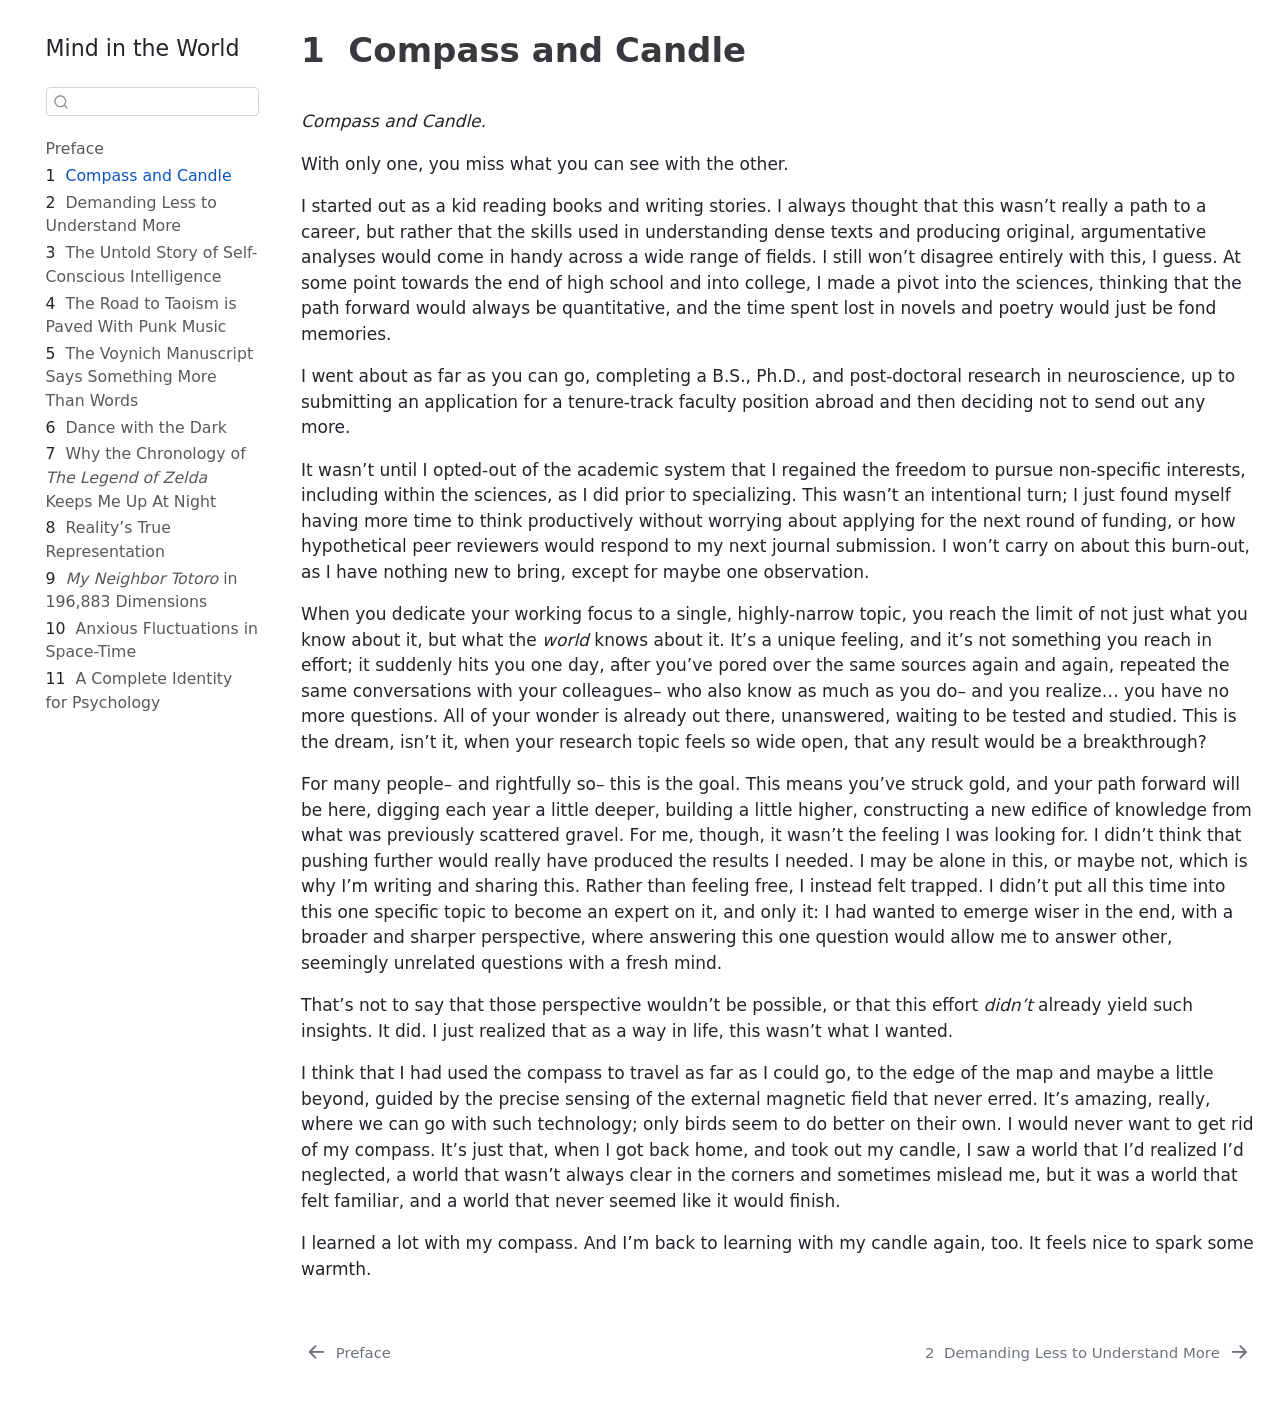
==== docs/compass-and-candle.html @ 8a049e77 "add files" ====
<!DOCTYPE html>
<html xmlns="http://www.w3.org/1999/xhtml" lang="en" xml:lang="en"><head>

<meta charset="utf-8">
<meta name="generator" content="quarto-1.3.450">

<meta name="viewport" content="width=device-width, initial-scale=1.0, user-scalable=yes">


<title>Mind in the World - 1&nbsp; Compass and Candle</title>
<style>
code{white-space: pre-wrap;}
span.smallcaps{font-variant: small-caps;}
div.columns{display: flex; gap: min(4vw, 1.5em);}
div.column{flex: auto; overflow-x: auto;}
div.hanging-indent{margin-left: 1.5em; text-indent: -1.5em;}
ul.task-list{list-style: none;}
ul.task-list li input[type="checkbox"] {
  width: 0.8em;
  margin: 0 0.8em 0.2em -1em; /* quarto-specific, see https://github.com/quarto-dev/quarto-cli/issues/4556 */ 
  vertical-align: middle;
}
</style>


<script src="site_libs/quarto-nav/quarto-nav.js"></script>
<script src="site_libs/quarto-nav/headroom.min.js"></script>
<script src="site_libs/clipboard/clipboard.min.js"></script>
<script src="site_libs/quarto-search/autocomplete.umd.js"></script>
<script src="site_libs/quarto-search/fuse.min.js"></script>
<script src="site_libs/quarto-search/quarto-search.js"></script>
<meta name="quarto:offset" content="./">
<link href="./self.html" rel="next">
<link href="./index.html" rel="prev">
<script src="site_libs/quarto-html/quarto.js"></script>
<script src="site_libs/quarto-html/popper.min.js"></script>
<script src="site_libs/quarto-html/tippy.umd.min.js"></script>
<script src="site_libs/quarto-html/anchor.min.js"></script>
<link href="site_libs/quarto-html/tippy.css" rel="stylesheet">
<link href="site_libs/quarto-html/quarto-syntax-highlighting.css" rel="stylesheet" id="quarto-text-highlighting-styles">
<script src="site_libs/bootstrap/bootstrap.min.js"></script>
<link href="site_libs/bootstrap/bootstrap-icons.css" rel="stylesheet">
<link href="site_libs/bootstrap/bootstrap.min.css" rel="stylesheet" id="quarto-bootstrap" data-mode="light">
<script id="quarto-search-options" type="application/json">{
  "location": "sidebar",
  "copy-button": false,
  "collapse-after": 3,
  "panel-placement": "start",
  "type": "textbox",
  "limit": 20,
  "language": {
    "search-no-results-text": "No results",
    "search-matching-documents-text": "matching documents",
    "search-copy-link-title": "Copy link to search",
    "search-hide-matches-text": "Hide additional matches",
    "search-more-match-text": "more match in this document",
    "search-more-matches-text": "more matches in this document",
    "search-clear-button-title": "Clear",
    "search-detached-cancel-button-title": "Cancel",
    "search-submit-button-title": "Submit",
    "search-label": "Search"
  }
}</script>


<link rel="stylesheet" href="styles.css">
</head>

<body class="nav-sidebar floating">

<div id="quarto-search-results"></div>
  <header id="quarto-header" class="headroom fixed-top">
  <nav class="quarto-secondary-nav">
    <div class="container-fluid d-flex">
      <button type="button" class="quarto-btn-toggle btn" data-bs-toggle="collapse" data-bs-target="#quarto-sidebar,#quarto-sidebar-glass" aria-controls="quarto-sidebar" aria-expanded="false" aria-label="Toggle sidebar navigation" onclick="if (window.quartoToggleHeadroom) { window.quartoToggleHeadroom(); }">
        <i class="bi bi-layout-text-sidebar-reverse"></i>
      </button>
      <nav class="quarto-page-breadcrumbs" aria-label="breadcrumb"><ol class="breadcrumb"><li class="breadcrumb-item"><a href="./compass-and-candle.html"><span class="chapter-number">1</span>&nbsp; <span class="chapter-title">Compass and Candle</span></a></li></ol></nav>
      <a class="flex-grow-1" role="button" data-bs-toggle="collapse" data-bs-target="#quarto-sidebar,#quarto-sidebar-glass" aria-controls="quarto-sidebar" aria-expanded="false" aria-label="Toggle sidebar navigation" onclick="if (window.quartoToggleHeadroom) { window.quartoToggleHeadroom(); }">      
      </a>
      <button type="button" class="btn quarto-search-button" aria-label="" onclick="window.quartoOpenSearch();">
        <i class="bi bi-search"></i>
      </button>
    </div>
  </nav>
</header>
<!-- content -->
<div id="quarto-content" class="quarto-container page-columns page-rows-contents page-layout-full">
<!-- sidebar -->
  <nav id="quarto-sidebar" class="sidebar collapse collapse-horizontal sidebar-navigation floating overflow-auto">
    <div class="pt-lg-2 mt-2 text-left sidebar-header">
    <div class="sidebar-title mb-0 py-0">
      <a href="./">Mind in the World</a> 
    </div>
      </div>
        <div class="mt-2 flex-shrink-0 align-items-center">
        <div class="sidebar-search">
        <div id="quarto-search" class="" title="Search"></div>
        </div>
        </div>
    <div class="sidebar-menu-container"> 
    <ul class="list-unstyled mt-1">
        <li class="sidebar-item">
  <div class="sidebar-item-container"> 
  <a href="./index.html" class="sidebar-item-text sidebar-link">
 <span class="menu-text">Preface</span></a>
  </div>
</li>
        <li class="sidebar-item">
  <div class="sidebar-item-container"> 
  <a href="./compass-and-candle.html" class="sidebar-item-text sidebar-link active">
 <span class="menu-text"><span class="chapter-number">1</span>&nbsp; <span class="chapter-title">Compass and Candle</span></span></a>
  </div>
</li>
        <li class="sidebar-item">
  <div class="sidebar-item-container"> 
  <a href="./self.html" class="sidebar-item-text sidebar-link">
 <span class="menu-text"><span class="chapter-number">2</span>&nbsp; <span class="chapter-title">Demanding Less to Understand More</span></span></a>
  </div>
</li>
        <li class="sidebar-item">
  <div class="sidebar-item-container"> 
  <a href="./movement.html" class="sidebar-item-text sidebar-link">
 <span class="menu-text"><span class="chapter-number">3</span>&nbsp; <span class="chapter-title">The Untold Story of Self-Conscious Intelligence</span></span></a>
  </div>
</li>
        <li class="sidebar-item">
  <div class="sidebar-item-container"> 
  <a href="./tao-punk.html" class="sidebar-item-text sidebar-link">
 <span class="menu-text"><span class="chapter-number">4</span>&nbsp; <span class="chapter-title">The Road to Taoism is Paved With Punk Music</span></span></a>
  </div>
</li>
        <li class="sidebar-item">
  <div class="sidebar-item-container"> 
  <a href="./vms.html" class="sidebar-item-text sidebar-link">
 <span class="menu-text"><span class="chapter-number">5</span>&nbsp; <span class="chapter-title">The Voynich Manuscript Says Something More Than Words</span></span></a>
  </div>
</li>
        <li class="sidebar-item">
  <div class="sidebar-item-container"> 
  <a href="./individuation.html" class="sidebar-item-text sidebar-link">
 <span class="menu-text"><span class="chapter-number">6</span>&nbsp; <span class="chapter-title">Dance with the Dark</span></span></a>
  </div>
</li>
        <li class="sidebar-item">
  <div class="sidebar-item-container"> 
  <a href="./zelda-timeline.html" class="sidebar-item-text sidebar-link">
 <span class="menu-text"><span class="chapter-number">7</span>&nbsp; <span class="chapter-title">Why the Chronology of <em>The Legend of Zelda</em> Keeps Me Up At Night</span></span></a>
  </div>
</li>
        <li class="sidebar-item">
  <div class="sidebar-item-container"> 
  <a href="./representation.html" class="sidebar-item-text sidebar-link">
 <span class="menu-text"><span class="chapter-number">8</span>&nbsp; <span class="chapter-title">Reality’s True Representation</span></span></a>
  </div>
</li>
        <li class="sidebar-item">
  <div class="sidebar-item-container"> 
  <a href="./monster.html" class="sidebar-item-text sidebar-link">
 <span class="menu-text"><span class="chapter-number">9</span>&nbsp; <span class="chapter-title"><em>My Neighbor Totoro</em> in 196,883 Dimensions</span></span></a>
  </div>
</li>
        <li class="sidebar-item">
  <div class="sidebar-item-container"> 
  <a href="./anxiety.html" class="sidebar-item-text sidebar-link">
 <span class="menu-text"><span class="chapter-number">10</span>&nbsp; <span class="chapter-title">Anxious Fluctuations in Space-Time</span></span></a>
  </div>
</li>
        <li class="sidebar-item">
  <div class="sidebar-item-container"> 
  <a href="./psychology.html" class="sidebar-item-text sidebar-link">
 <span class="menu-text"><span class="chapter-number">11</span>&nbsp; <span class="chapter-title">A Complete Identity for Psychology</span></span></a>
  </div>
</li>
    </ul>
    </div>
</nav>
<div id="quarto-sidebar-glass" data-bs-toggle="collapse" data-bs-target="#quarto-sidebar,#quarto-sidebar-glass"></div>
<!-- margin-sidebar -->
    <div id="quarto-margin-sidebar" class="sidebar margin-sidebar zindex-bottom">
        
    </div>
<!-- main -->
<main class="content column-page-right" id="quarto-document-content">

<header id="title-block-header" class="quarto-title-block default">
<div class="quarto-title">
<h1 class="title"><span class="chapter-number">1</span>&nbsp; <span class="chapter-title">Compass and Candle</span></h1>
</div>



<div class="quarto-title-meta">

    
  
    
  </div>
  

</header>

<p><em>Compass and Candle.</em></p>
<p>With only one, you miss what you can see with the other.</p>
<p>I started out as a kid reading books and writing stories. I always thought that this wasn’t really a path to a career, but rather that the skills used in understanding dense texts and producing original, argumentative analyses would come in handy across a wide range of fields. I still won’t disagree entirely with this, I guess. At some point towards the end of high school and into college, I made a pivot into the sciences, thinking that the path forward would always be quantitative, and the time spent lost in novels and poetry would just be fond memories.</p>
<p>I went about as far as you can go, completing a B.S., Ph.D., and post-doctoral research in neuroscience, up to submitting an application for a tenure-track faculty position abroad and then deciding not to send out any more.</p>
<p>It wasn’t until I opted-out of the academic system that I regained the freedom to pursue non-specific interests, including within the sciences, as I did prior to specializing. This wasn’t an intentional turn; I just found myself having more time to think productively without worrying about applying for the next round of funding, or how hypothetical peer reviewers would respond to my next journal submission. I won’t carry on about this burn-out, as I have nothing new to bring, except for maybe one observation.</p>
<p>When you dedicate your working focus to a single, highly-narrow topic, you reach the limit of not just what you know about it, but what the <em>world</em> knows about it. It’s a unique feeling, and it’s not something you reach in effort; it suddenly hits you one day, after you’ve pored over the same sources again and again, repeated the same conversations with your colleagues– who also know as much as you do– and you realize… you have no more questions. All of your wonder is already out there, unanswered, waiting to be tested and studied. This is the dream, isn’t it, when your research topic feels so wide open, that any result would be a breakthrough?</p>
<p>For many people– and rightfully so– this is the goal. This means you’ve struck gold, and your path forward will be here, digging each year a little deeper, building a little higher, constructing a new edifice of knowledge from what was previously scattered gravel. For me, though, it wasn’t the feeling I was looking for. I didn’t think that pushing further would really have produced the results I needed. I may be alone in this, or maybe not, which is why I’m writing and sharing this. Rather than feeling free, I instead felt trapped. I didn’t put all this time into this one specific topic to become an expert on it, and only it: I had wanted to emerge wiser in the end, with a broader and sharper perspective, where answering this one question would allow me to answer other, seemingly unrelated questions with a fresh mind.</p>
<p>That’s not to say that those perspective wouldn’t be possible, or that this effort <em>didn’t</em> already yield such insights. It did. I just realized that as a way in life, this wasn’t what I wanted.</p>
<p>I think that I had used the compass to travel as far as I could go, to the edge of the map and maybe a little beyond, guided by the precise sensing of the external magnetic field that never erred. It’s amazing, really, where we can go with such technology; only birds seem to do better on their own. I would never want to get rid of my compass. It’s just that, when I got back home, and took out my candle, I saw a world that I’d realized I’d neglected, a world that wasn’t always clear in the corners and sometimes mislead me, but it was a world that felt familiar, and a world that never seemed like it would finish.</p>
<p>I learned a lot with my compass. And I’m back to learning with my candle again, too. It feels nice to spark some warmth.</p>



</main> <!-- /main -->
<script id="quarto-html-after-body" type="application/javascript">
window.document.addEventListener("DOMContentLoaded", function (event) {
  const toggleBodyColorMode = (bsSheetEl) => {
    const mode = bsSheetEl.getAttribute("data-mode");
    const bodyEl = window.document.querySelector("body");
    if (mode === "dark") {
      bodyEl.classList.add("quarto-dark");
      bodyEl.classList.remove("quarto-light");
    } else {
      bodyEl.classList.add("quarto-light");
      bodyEl.classList.remove("quarto-dark");
    }
  }
  const toggleBodyColorPrimary = () => {
    const bsSheetEl = window.document.querySelector("link#quarto-bootstrap");
    if (bsSheetEl) {
      toggleBodyColorMode(bsSheetEl);
    }
  }
  toggleBodyColorPrimary();  
  const icon = "";
  const anchorJS = new window.AnchorJS();
  anchorJS.options = {
    placement: 'right',
    icon: icon
  };
  anchorJS.add('.anchored');
  const isCodeAnnotation = (el) => {
    for (const clz of el.classList) {
      if (clz.startsWith('code-annotation-')) {                     
        return true;
      }
    }
    return false;
  }
  const clipboard = new window.ClipboardJS('.code-copy-button', {
    text: function(trigger) {
      const codeEl = trigger.previousElementSibling.cloneNode(true);
      for (const childEl of codeEl.children) {
        if (isCodeAnnotation(childEl)) {
          childEl.remove();
        }
      }
      return codeEl.innerText;
    }
  });
  clipboard.on('success', function(e) {
    // button target
    const button = e.trigger;
    // don't keep focus
    button.blur();
    // flash "checked"
    button.classList.add('code-copy-button-checked');
    var currentTitle = button.getAttribute("title");
    button.setAttribute("title", "Copied!");
    let tooltip;
    if (window.bootstrap) {
      button.setAttribute("data-bs-toggle", "tooltip");
      button.setAttribute("data-bs-placement", "left");
      button.setAttribute("data-bs-title", "Copied!");
      tooltip = new bootstrap.Tooltip(button, 
        { trigger: "manual", 
          customClass: "code-copy-button-tooltip",
          offset: [0, -8]});
      tooltip.show();    
    }
    setTimeout(function() {
      if (tooltip) {
        tooltip.hide();
        button.removeAttribute("data-bs-title");
        button.removeAttribute("data-bs-toggle");
        button.removeAttribute("data-bs-placement");
      }
      button.setAttribute("title", currentTitle);
      button.classList.remove('code-copy-button-checked');
    }, 1000);
    // clear code selection
    e.clearSelection();
  });
  function tippyHover(el, contentFn) {
    const config = {
      allowHTML: true,
      content: contentFn,
      maxWidth: 500,
      delay: 100,
      arrow: false,
      appendTo: function(el) {
          return el.parentElement;
      },
      interactive: true,
      interactiveBorder: 10,
      theme: 'quarto',
      placement: 'bottom-start'
    };
    window.tippy(el, config); 
  }
  const noterefs = window.document.querySelectorAll('a[role="doc-noteref"]');
  for (var i=0; i<noterefs.length; i++) {
    const ref = noterefs[i];
    tippyHover(ref, function() {
      // use id or data attribute instead here
      let href = ref.getAttribute('data-footnote-href') || ref.getAttribute('href');
      try { href = new URL(href).hash; } catch {}
      const id = href.replace(/^#\/?/, "");
      const note = window.document.getElementById(id);
      return note.innerHTML;
    });
  }
      let selectedAnnoteEl;
      const selectorForAnnotation = ( cell, annotation) => {
        let cellAttr = 'data-code-cell="' + cell + '"';
        let lineAttr = 'data-code-annotation="' +  annotation + '"';
        const selector = 'span[' + cellAttr + '][' + lineAttr + ']';
        return selector;
      }
      const selectCodeLines = (annoteEl) => {
        const doc = window.document;
        const targetCell = annoteEl.getAttribute("data-target-cell");
        const targetAnnotation = annoteEl.getAttribute("data-target-annotation");
        const annoteSpan = window.document.querySelector(selectorForAnnotation(targetCell, targetAnnotation));
        const lines = annoteSpan.getAttribute("data-code-lines").split(",");
        const lineIds = lines.map((line) => {
          return targetCell + "-" + line;
        })
        let top = null;
        let height = null;
        let parent = null;
        if (lineIds.length > 0) {
            //compute the position of the single el (top and bottom and make a div)
            const el = window.document.getElementById(lineIds[0]);
            top = el.offsetTop;
            height = el.offsetHeight;
            parent = el.parentElement.parentElement;
          if (lineIds.length > 1) {
            const lastEl = window.document.getElementById(lineIds[lineIds.length - 1]);
            const bottom = lastEl.offsetTop + lastEl.offsetHeight;
            height = bottom - top;
          }
          if (top !== null && height !== null && parent !== null) {
            // cook up a div (if necessary) and position it 
            let div = window.document.getElementById("code-annotation-line-highlight");
            if (div === null) {
              div = window.document.createElement("div");
              div.setAttribute("id", "code-annotation-line-highlight");
              div.style.position = 'absolute';
              parent.appendChild(div);
            }
            div.style.top = top - 2 + "px";
            div.style.height = height + 4 + "px";
            let gutterDiv = window.document.getElementById("code-annotation-line-highlight-gutter");
            if (gutterDiv === null) {
              gutterDiv = window.document.createElement("div");
              gutterDiv.setAttribute("id", "code-annotation-line-highlight-gutter");
              gutterDiv.style.position = 'absolute';
              const codeCell = window.document.getElementById(targetCell);
              const gutter = codeCell.querySelector('.code-annotation-gutter');
              gutter.appendChild(gutterDiv);
            }
            gutterDiv.style.top = top - 2 + "px";
            gutterDiv.style.height = height + 4 + "px";
          }
          selectedAnnoteEl = annoteEl;
        }
      };
      const unselectCodeLines = () => {
        const elementsIds = ["code-annotation-line-highlight", "code-annotation-line-highlight-gutter"];
        elementsIds.forEach((elId) => {
          const div = window.document.getElementById(elId);
          if (div) {
            div.remove();
          }
        });
        selectedAnnoteEl = undefined;
      };
      // Attach click handler to the DT
      const annoteDls = window.document.querySelectorAll('dt[data-target-cell]');
      for (const annoteDlNode of annoteDls) {
        annoteDlNode.addEventListener('click', (event) => {
          const clickedEl = event.target;
          if (clickedEl !== selectedAnnoteEl) {
            unselectCodeLines();
            const activeEl = window.document.querySelector('dt[data-target-cell].code-annotation-active');
            if (activeEl) {
              activeEl.classList.remove('code-annotation-active');
            }
            selectCodeLines(clickedEl);
            clickedEl.classList.add('code-annotation-active');
          } else {
            // Unselect the line
            unselectCodeLines();
            clickedEl.classList.remove('code-annotation-active');
          }
        });
      }
  const findCites = (el) => {
    const parentEl = el.parentElement;
    if (parentEl) {
      const cites = parentEl.dataset.cites;
      if (cites) {
        return {
          el,
          cites: cites.split(' ')
        };
      } else {
        return findCites(el.parentElement)
      }
    } else {
      return undefined;
    }
  };
  var bibliorefs = window.document.querySelectorAll('a[role="doc-biblioref"]');
  for (var i=0; i<bibliorefs.length; i++) {
    const ref = bibliorefs[i];
    const citeInfo = findCites(ref);
    if (citeInfo) {
      tippyHover(citeInfo.el, function() {
        var popup = window.document.createElement('div');
        citeInfo.cites.forEach(function(cite) {
          var citeDiv = window.document.createElement('div');
          citeDiv.classList.add('hanging-indent');
          citeDiv.classList.add('csl-entry');
          var biblioDiv = window.document.getElementById('ref-' + cite);
          if (biblioDiv) {
            citeDiv.innerHTML = biblioDiv.innerHTML;
          }
          popup.appendChild(citeDiv);
        });
        return popup.innerHTML;
      });
    }
  }
});
</script>
<nav class="page-navigation column-page-right">
  <div class="nav-page nav-page-previous">
      <a href="./index.html" class="pagination-link">
        <i class="bi bi-arrow-left-short"></i> <span class="nav-page-text">Preface</span>
      </a>          
  </div>
  <div class="nav-page nav-page-next">
      <a href="./self.html" class="pagination-link">
        <span class="nav-page-text"><span class="chapter-number">2</span>&nbsp; <span class="chapter-title">Demanding Less to Understand More</span></span> <i class="bi bi-arrow-right-short"></i>
      </a>
  </div>
</nav>
</div> <!-- /content -->



</body></html>
---- docs/site_libs/quarto-html/tippy.css ----
.tippy-box[data-animation=fade][data-state=hidden]{opacity:0}[data-tippy-root]{max-width:calc(100vw - 10px)}.tippy-box{position:relative;background-color:#333;color:#fff;border-radius:4px;font-size:14px;line-height:1.4;white-space:normal;outline:0;transition-property:transform,visibility,opacity}.tippy-box[data-placement^=top]>.tippy-arrow{bottom:0}.tippy-box[data-placement^=top]>.tippy-arrow:before{bottom:-7px;left:0;border-width:8px 8px 0;border-top-color:initial;transform-origin:center top}.tippy-box[data-placement^=bottom]>.tippy-arrow{top:0}.tippy-box[data-placement^=bottom]>.tippy-arrow:before{top:-7px;left:0;border-width:0 8px 8px;border-bottom-color:initial;transform-origin:center bottom}.tippy-box[data-placement^=left]>.tippy-arrow{right:0}.tippy-box[data-placement^=left]>.tippy-arrow:before{border-width:8px 0 8px 8px;border-left-color:initial;right:-7px;transform-origin:center left}.tippy-box[data-placement^=right]>.tippy-arrow{left:0}.tippy-box[data-placement^=right]>.tippy-arrow:before{left:-7px;border-width:8px 8px 8px 0;border-right-color:initial;transform-origin:center right}.tippy-box[data-inertia][data-state=visible]{transition-timing-function:cubic-bezier(.54,1.5,.38,1.11)}.tippy-arrow{width:16px;height:16px;color:#333}.tippy-arrow:before{content:"";position:absolute;border-color:transparent;border-style:solid}.tippy-content{position:relative;padding:5px 9px;z-index:1}
---- docs/site_libs/quarto-html/quarto-syntax-highlighting.css ----
/* quarto syntax highlight colors */
:root {
  --quarto-hl-ot-color: #003B4F;
  --quarto-hl-at-color: #657422;
  --quarto-hl-ss-color: #20794D;
  --quarto-hl-an-color: #5E5E5E;
  --quarto-hl-fu-color: #4758AB;
  --quarto-hl-st-color: #20794D;
  --quarto-hl-cf-color: #003B4F;
  --quarto-hl-op-color: #5E5E5E;
  --quarto-hl-er-color: #AD0000;
  --quarto-hl-bn-color: #AD0000;
  --quarto-hl-al-color: #AD0000;
  --quarto-hl-va-color: #111111;
  --quarto-hl-bu-color: inherit;
  --quarto-hl-ex-color: inherit;
  --quarto-hl-pp-color: #AD0000;
  --quarto-hl-in-color: #5E5E5E;
  --quarto-hl-vs-color: #20794D;
  --quarto-hl-wa-color: #5E5E5E;
  --quarto-hl-do-color: #5E5E5E;
  --quarto-hl-im-color: #00769E;
  --quarto-hl-ch-color: #20794D;
  --quarto-hl-dt-color: #AD0000;
  --quarto-hl-fl-color: #AD0000;
  --quarto-hl-co-color: #5E5E5E;
  --quarto-hl-cv-color: #5E5E5E;
  --quarto-hl-cn-color: #8f5902;
  --quarto-hl-sc-color: #5E5E5E;
  --quarto-hl-dv-color: #AD0000;
  --quarto-hl-kw-color: #003B4F;
}

/* other quarto variables */
:root {
  --quarto-font-monospace: SFMono-Regular, Menlo, Monaco, Consolas, "Liberation Mono", "Courier New", monospace;
}

pre > code.sourceCode > span {
  color: #003B4F;
}

code span {
  color: #003B4F;
}

code.sourceCode > span {
  color: #003B4F;
}

div.sourceCode,
div.sourceCode pre.sourceCode {
  color: #003B4F;
}

code span.ot {
  color: #003B4F;
  font-style: inherit;
}

code span.at {
  color: #657422;
  font-style: inherit;
}

code span.ss {
  color: #20794D;
  font-style: inherit;
}

code span.an {
  color: #5E5E5E;
  font-style: inherit;
}

code span.fu {
  color: #4758AB;
  font-style: inherit;
}

code span.st {
  color: #20794D;
  font-style: inherit;
}

code span.cf {
  color: #003B4F;
  font-style: inherit;
}

code span.op {
  color: #5E5E5E;
  font-style: inherit;
}

code span.er {
  color: #AD0000;
  font-style: inherit;
}

code span.bn {
  color: #AD0000;
  font-style: inherit;
}

code span.al {
  color: #AD0000;
  font-style: inherit;
}

code span.va {
  color: #111111;
  font-style: inherit;
}

code span.bu {
  font-style: inherit;
}

code span.ex {
  font-style: inherit;
}

code span.pp {
  color: #AD0000;
  font-style: inherit;
}

code span.in {
  color: #5E5E5E;
  font-style: inherit;
}

code span.vs {
  color: #20794D;
  font-style: inherit;
}

code span.wa {
  color: #5E5E5E;
  font-style: italic;
}

code span.do {
  color: #5E5E5E;
  font-style: italic;
}

code span.im {
  color: #00769E;
  font-style: inherit;
}

code span.ch {
  color: #20794D;
  font-style: inherit;
}

code span.dt {
  color: #AD0000;
  font-style: inherit;
}

code span.fl {
  color: #AD0000;
  font-style: inherit;
}

code span.co {
  color: #5E5E5E;
  font-style: inherit;
}

code span.cv {
  color: #5E5E5E;
  font-style: italic;
}

code span.cn {
  color: #8f5902;
  font-style: inherit;
}

code span.sc {
  color: #5E5E5E;
  font-style: inherit;
}

code span.dv {
  color: #AD0000;
  font-style: inherit;
}

code span.kw {
  color: #003B4F;
  font-style: inherit;
}

.prevent-inlining {
  content: "</";
}

/*# sourceMappingURL=debc5d5d77c3f9108843748ff7464032.css.map */
---- docs/styles.css ----
#title-block-header h1.title {
  margin-bottom: 1.25rem !important;
}

@media (max-width: 576px) {
  #title-block-header h1.title {
    margin-bottom: 0.5rem !important;
  }
}
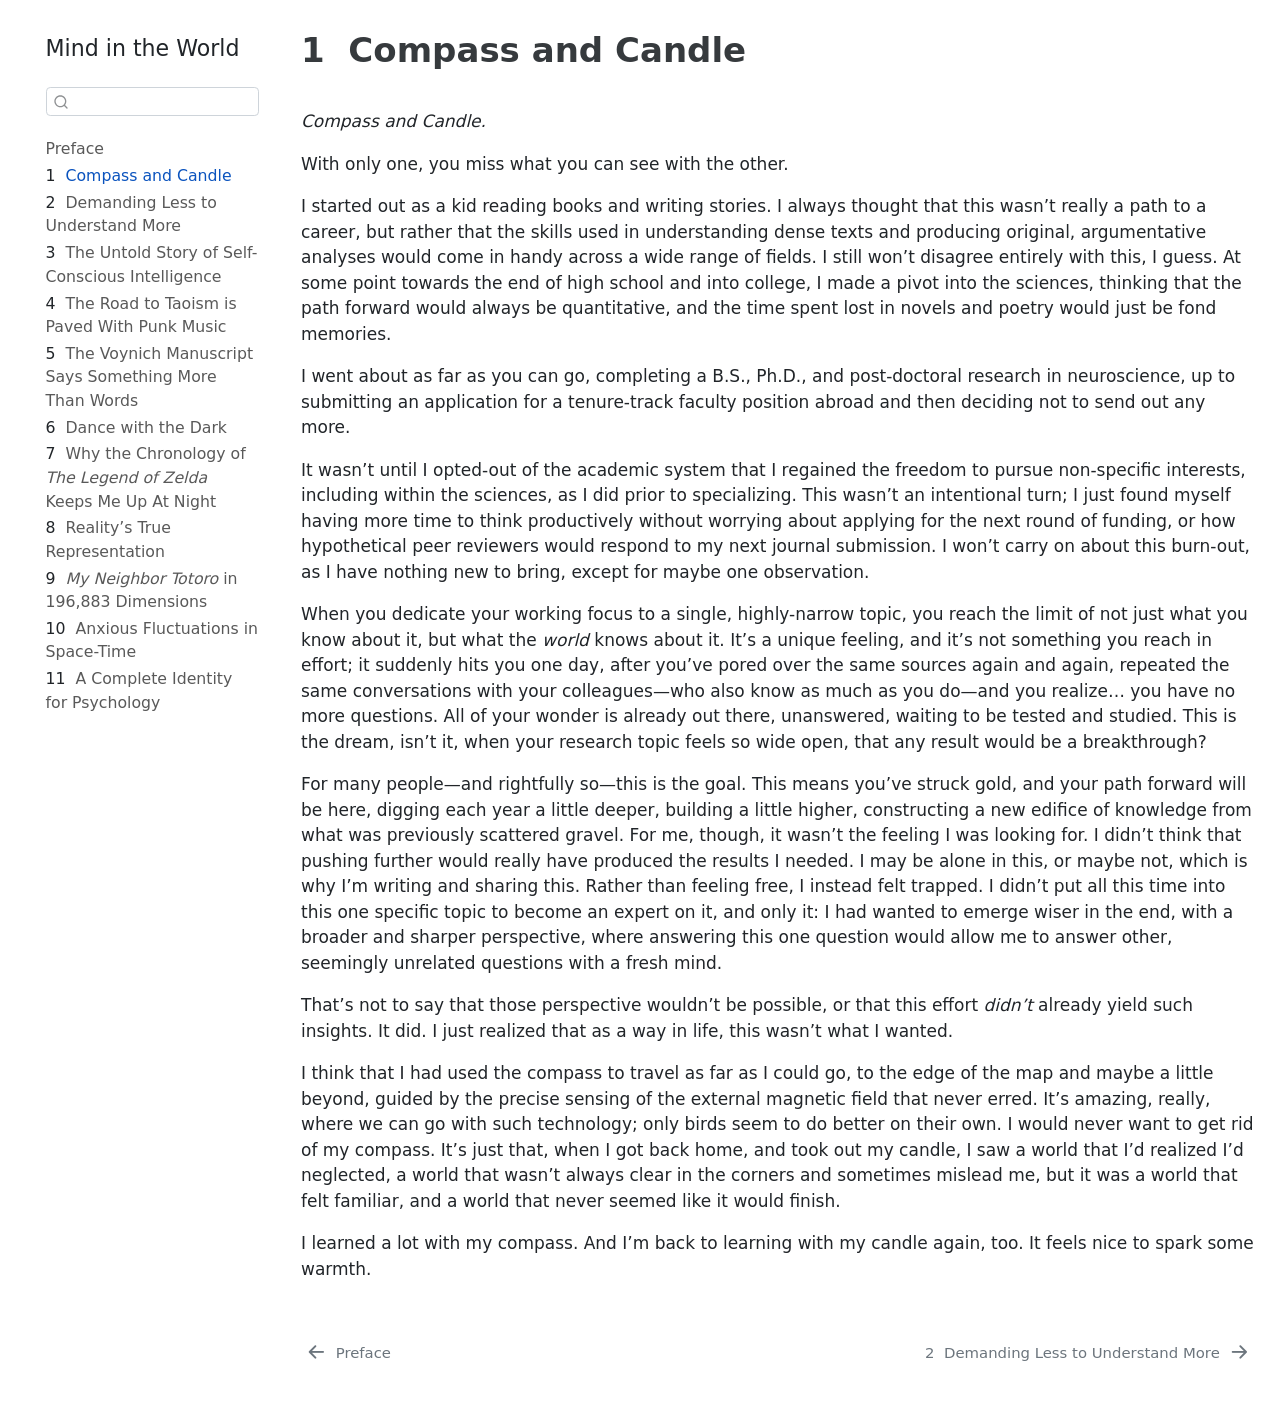
==== commit 0e5f2e90: "update format" ====
--- a/docs/compass-and-candle.html
+++ b/docs/compass-and-candle.html
@@ -205,8 +205,8 @@
 <p>I started out as a kid reading books and writing stories. I always thought that this wasn’t really a path to a career, but rather that the skills used in understanding dense texts and producing original, argumentative analyses would come in handy across a wide range of fields. I still won’t disagree entirely with this, I guess. At some point towards the end of high school and into college, I made a pivot into the sciences, thinking that the path forward would always be quantitative, and the time spent lost in novels and poetry would just be fond memories.</p>
 <p>I went about as far as you can go, completing a B.S., Ph.D., and post-doctoral research in neuroscience, up to submitting an application for a tenure-track faculty position abroad and then deciding not to send out any more.</p>
 <p>It wasn’t until I opted-out of the academic system that I regained the freedom to pursue non-specific interests, including within the sciences, as I did prior to specializing. This wasn’t an intentional turn; I just found myself having more time to think productively without worrying about applying for the next round of funding, or how hypothetical peer reviewers would respond to my next journal submission. I won’t carry on about this burn-out, as I have nothing new to bring, except for maybe one observation.</p>
-<p>When you dedicate your working focus to a single, highly-narrow topic, you reach the limit of not just what you know about it, but what the <em>world</em> knows about it. It’s a unique feeling, and it’s not something you reach in effort; it suddenly hits you one day, after you’ve pored over the same sources again and again, repeated the same conversations with your colleagues– who also know as much as you do– and you realize… you have no more questions. All of your wonder is already out there, unanswered, waiting to be tested and studied. This is the dream, isn’t it, when your research topic feels so wide open, that any result would be a breakthrough?</p>
-<p>For many people– and rightfully so– this is the goal. This means you’ve struck gold, and your path forward will be here, digging each year a little deeper, building a little higher, constructing a new edifice of knowledge from what was previously scattered gravel. For me, though, it wasn’t the feeling I was looking for. I didn’t think that pushing further would really have produced the results I needed. I may be alone in this, or maybe not, which is why I’m writing and sharing this. Rather than feeling free, I instead felt trapped. I didn’t put all this time into this one specific topic to become an expert on it, and only it: I had wanted to emerge wiser in the end, with a broader and sharper perspective, where answering this one question would allow me to answer other, seemingly unrelated questions with a fresh mind.</p>
+<p>When you dedicate your working focus to a single, highly-narrow topic, you reach the limit of not just what you know about it, but what the <em>world</em> knows about it. It’s a unique feeling, and it’s not something you reach in effort; it suddenly hits you one day, after you’ve pored over the same sources again and again, repeated the same conversations with your colleagues—who also know as much as you do—and you realize… you have no more questions. All of your wonder is already out there, unanswered, waiting to be tested and studied. This is the dream, isn’t it, when your research topic feels so wide open, that any result would be a breakthrough?</p>
+<p>For many people—and rightfully so—this is the goal. This means you’ve struck gold, and your path forward will be here, digging each year a little deeper, building a little higher, constructing a new edifice of knowledge from what was previously scattered gravel. For me, though, it wasn’t the feeling I was looking for. I didn’t think that pushing further would really have produced the results I needed. I may be alone in this, or maybe not, which is why I’m writing and sharing this. Rather than feeling free, I instead felt trapped. I didn’t put all this time into this one specific topic to become an expert on it, and only it: I had wanted to emerge wiser in the end, with a broader and sharper perspective, where answering this one question would allow me to answer other, seemingly unrelated questions with a fresh mind.</p>
 <p>That’s not to say that those perspective wouldn’t be possible, or that this effort <em>didn’t</em> already yield such insights. It did. I just realized that as a way in life, this wasn’t what I wanted.</p>
 <p>I think that I had used the compass to travel as far as I could go, to the edge of the map and maybe a little beyond, guided by the precise sensing of the external magnetic field that never erred. It’s amazing, really, where we can go with such technology; only birds seem to do better on their own. I would never want to get rid of my compass. It’s just that, when I got back home, and took out my candle, I saw a world that I’d realized I’d neglected, a world that wasn’t always clear in the corners and sometimes mislead me, but it was a world that felt familiar, and a world that never seemed like it would finish.</p>
 <p>I learned a lot with my compass. And I’m back to learning with my candle again, too. It feels nice to spark some warmth.</p>
